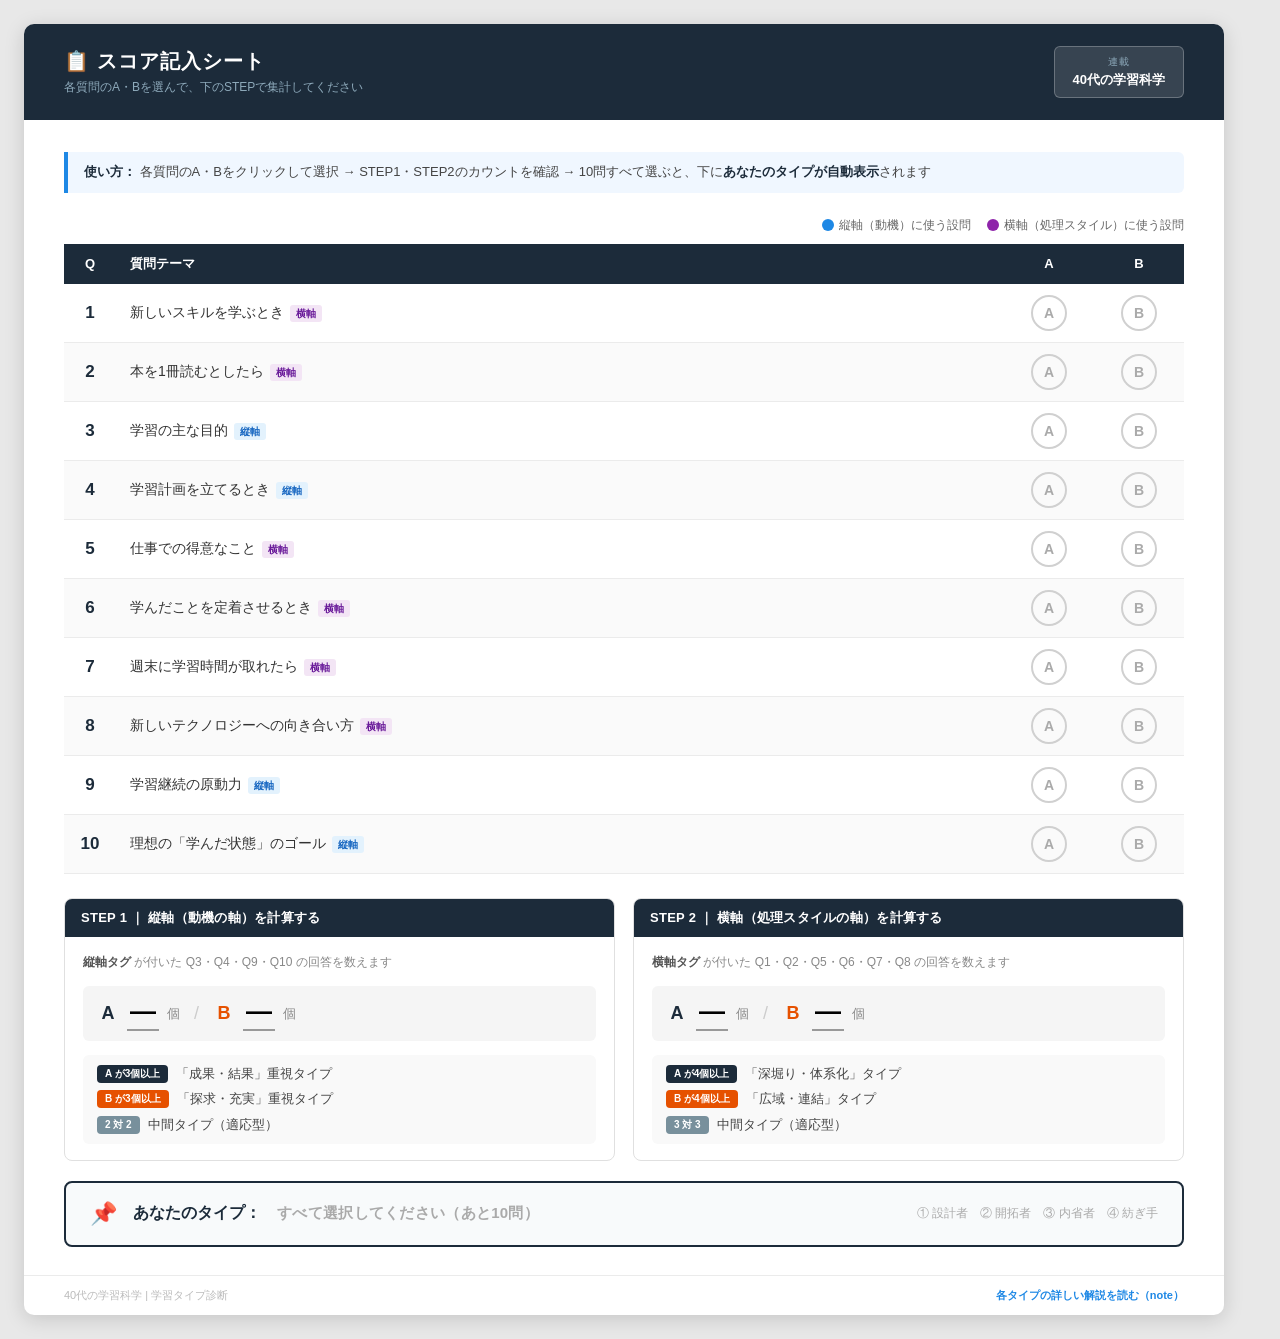
==== learning-science-40s/index.html @ 523ecb5f "40代の学習タイプ診断シートを追加 10問のA/B選択で4タイプ（設計者・開拓者・内省者・紡ぎ手）を 自動判定するインタラクティブ版。スマホ対応済み。  Co-Authored-By: Claude " ====
<!DOCTYPE html>
<html lang="ja">
<head>
<meta charset="UTF-8">
<meta name="viewport" content="width=device-width, initial-scale=1">
<title>40代の学習タイプ診断 スコアシート｜40代の学習科学</title>
<meta name="description" content="10の質問に答えるだけで、あなたの学習タイプ（設計者・開拓者・内省者・紡ぎ手）が自動判定されます。連載「40代の学習科学」の診断シートです。">
<style>
  * { box-sizing: border-box; margin: 0; padding: 0; }

  body {
    background: #e8e8e8;
    font-family: 'Hiragino Kaku Gothic ProN', 'Hiragino Sans', 'Noto Sans JP', 'Meiryo', sans-serif;
    padding: 24px;
  }

  /* ── シート本体 ── */
  .sheet {
    width: 1200px;
    background: #ffffff;
    border-radius: 10px;
    box-shadow: 0 4px 20px rgba(0,0,0,0.15);
    overflow: hidden;
  }

  /* ── ヘッダー ── */
  .sheet-header {
    background: #1C2B3A;
    padding: 22px 40px;
    display: flex;
    align-items: center;
    justify-content: space-between;
  }
  .header-left h1 {
    font-size: 20px;
    font-weight: bold;
    color: #ffffff;
    letter-spacing: 0.05em;
  }
  .header-left p {
    font-size: 12px;
    color: #8EAABB;
    margin-top: 4px;
  }
  .header-badge {
    background: rgba(255,255,255,0.12);
    border: 1px solid rgba(255,255,255,0.25);
    border-radius: 6px;
    padding: 8px 18px;
    text-align: center;
  }
  .header-badge .badge-label {
    font-size: 10px;
    color: #8EAABB;
    letter-spacing: 0.08em;
  }
  .header-badge .badge-series {
    font-size: 13px;
    font-weight: bold;
    color: #ffffff;
    margin-top: 2px;
  }

  /* ── 本文エリア ── */
  .sheet-body {
    padding: 32px 40px 28px;
  }

  /* ── ヒント ── */
  .hint-bar {
    background: #F0F7FF;
    border-left: 4px solid #1E88E5;
    border-radius: 0 6px 6px 0;
    padding: 10px 16px;
    font-size: 13px;
    color: #444;
    margin-bottom: 24px;
    line-height: 1.6;
  }
  .hint-bar strong { color: #1C2B3A; }

  /* ── 設問テーブル ── */
  .qa-table {
    width: 100%;
    border-collapse: collapse;
    margin-bottom: 24px;
    font-size: 15px;
  }
  .qa-table thead tr {
    background: #1C2B3A;
  }
  .qa-table thead th {
    color: white;
    padding: 11px 14px;
    font-size: 13px;
    font-weight: bold;
    text-align: center;
  }
  .qa-table thead th.th-q  { width: 52px; }
  .qa-table thead th.th-theme { text-align: left; }
  .qa-table thead th.th-ab { width: 90px; }

  .qa-table tbody tr { border-bottom: 1px solid #EBEBEB; }
  .qa-table tbody tr:nth-child(even) td { background: #FAFAFA; }
  .qa-table tbody tr:hover td { background: #F0F7FF; transition: background 0.15s; }

  .qa-table td {
    padding: 11px 14px;
    color: #333;
    vertical-align: middle;
  }
  .qa-table td.td-q {
    text-align: center;
    font-size: 17px;
    font-weight: bold;
    color: #1C2B3A;
  }
  .qa-table td.td-theme {
    font-size: 14px;
    line-height: 1.5;
  }
  .star-q { color: #E65100; font-size: 11px; margin-left: 4px; vertical-align: middle; }
  .axis-tag {
    display: inline-block;
    font-size: 10px;
    padding: 1px 6px;
    border-radius: 3px;
    margin-left: 6px;
    vertical-align: middle;
    font-weight: bold;
  }
  .axis-tag.v { background: #E3F2FD; color: #1565C0; }  /* 縦軸 */
  .axis-tag.h { background: #F3E5F5; color: #6A1B9A; }  /* 横軸 */

  .qa-table td.td-ab { text-align: center; }

  /* ── 選択ボタン ── */
  .choice-btn {
    display: inline-flex;
    align-items: center;
    justify-content: center;
    width: 36px;
    height: 36px;
    border-radius: 50%;
    border: 2px solid #D0D0D0;
    font-size: 14px;
    font-weight: bold;
    color: #AAAAAA;
    cursor: pointer;
    transition: all 0.18s;
    user-select: none;
  }
  .choice-btn:hover { border-color: #1C2B3A; color: #1C2B3A; }
  .choice-btn.sel-a {
    background: #1C2B3A;
    border-color: #1C2B3A;
    color: #ffffff;
  }
  .choice-btn.sel-b {
    background: #E65100;
    border-color: #E65100;
    color: #ffffff;
  }

  /* ── STEP section ── */
  .steps-row {
    display: grid;
    grid-template-columns: 1fr 1fr;
    gap: 18px;
    margin-bottom: 20px;
  }
  .step-card {
    border: 1.5px solid #E0E0E0;
    border-radius: 8px;
    overflow: hidden;
  }
  .step-head {
    background: #1C2B3A;
    color: white;
    padding: 10px 16px;
    font-size: 13px;
    font-weight: bold;
    letter-spacing: 0.02em;
  }
  .step-body { padding: 16px 18px; }
  .step-qs-note {
    font-size: 12px;
    color: #888;
    margin-bottom: 14px;
    line-height: 1.6;
  }
  .step-qs-note span {
    font-weight: bold;
    color: #555;
  }

  .count-area {
    display: flex;
    align-items: center;
    gap: 8px;
    margin-bottom: 14px;
    padding: 10px 14px;
    background: #F5F5F5;
    border-radius: 6px;
  }
  .count-letter {
    font-size: 18px;
    font-weight: bold;
    width: 22px;
    text-align: center;
  }
  .count-letter.la { color: #1C2B3A; }
  .count-letter.lb { color: #E65100; }
  .count-num {
    font-size: 26px;
    font-weight: bold;
    min-width: 32px;
    text-align: center;
    border-bottom: 2px solid #999;
    line-height: 1.2;
    padding-bottom: 2px;
  }
  .count-unit { font-size: 13px; color: #888; }
  .count-sep { font-size: 18px; color: #CCC; margin: 0 6px; }

  .rules {
    background: #F9F9F9;
    border-radius: 6px;
    padding: 10px 14px;
    display: flex;
    flex-direction: column;
    gap: 7px;
  }
  .rule-row {
    display: flex;
    align-items: center;
    gap: 8px;
    font-size: 13px;
    color: #444;
    line-height: 1.4;
  }
  .rule-badge {
    background: #1C2B3A;
    color: white;
    font-size: 10px;
    font-weight: bold;
    padding: 2px 8px;
    border-radius: 4px;
    white-space: nowrap;
    flex-shrink: 0;
  }
  .rule-badge.orange { background: #E65100; }
  .rule-badge.gray   { background: #78909C; }

  /* ── 最終結果 ── */
  .result-box {
    border: 2px solid #1C2B3A;
    border-radius: 8px;
    padding: 18px 24px;
    display: flex;
    align-items: center;
    gap: 16px;
    background: #F8FAFB;
  }
  .result-icon { font-size: 22px; }
  .result-label {
    font-size: 16px;
    font-weight: bold;
    color: #1C2B3A;
    white-space: nowrap;
  }
  .result-value {
    flex: 1;
    font-size: 24px;
    font-weight: bold;
    color: #1C2B3A;
    letter-spacing: 0.02em;
  }
  .result-value .result-en {
    font-size: 13px;
    font-weight: normal;
    color: #888;
    margin-left: 8px;
  }
  .result-value.pending {
    font-size: 15px;
    font-weight: bold;
    color: #AAAAAA;
  }
  .result-options {
    font-size: 12px;
    color: #AAA;
    white-space: nowrap;
  }

  /* ── フッター ── */
  .sheet-footer {
    border-top: 1px solid #EBEBEB;
    padding: 12px 40px;
    display: flex;
    justify-content: space-between;
    align-items: center;
    font-size: 11px;
    color: #BBBBBB;
  }

  /* ── 凡例 ── */
  .legend {
    display: flex;
    gap: 16px;
    margin-bottom: 10px;
    font-size: 12px;
    color: #666;
    justify-content: flex-end;
  }
  .legend-item { display: flex; align-items: center; gap: 5px; }
  .legend-dot {
    width: 12px; height: 12px; border-radius: 50%;
  }
  .legend-dot.v-dot { background: #1E88E5; }
  .legend-dot.h-dot { background: #8E24AA; }

  /* ── フッターリンク ── */
  .footer-link {
    color: #1E88E5;
    text-decoration: none;
    font-weight: bold;
  }
  .footer-link:hover { text-decoration: underline; }

  /* ── スマホ・タブレット対応 ── */
  @media (max-width: 1260px) {
    .sheet { width: 100%; max-width: 1200px; }
  }
  @media (max-width: 800px) {
    body { padding: 12px; }
    .sheet-header { padding: 16px 18px; flex-wrap: wrap; gap: 10px; }
    .header-left h1 { font-size: 17px; }
    .sheet-body { padding: 18px 16px 20px; }
    .hint-bar { font-size: 12px; padding: 9px 12px; margin-bottom: 16px; }
    .legend { justify-content: flex-start; flex-wrap: wrap; gap: 10px; font-size: 11px; }

    /* 設問テーブル：余白と文字を詰める */
    .qa-table { font-size: 13px; margin-bottom: 18px; }
    .qa-table thead th { padding: 8px 6px; font-size: 11px; }
    .qa-table thead th.th-q { width: 32px; }
    .qa-table thead th.th-ab { width: 56px; }
    .qa-table td { padding: 9px 6px; }
    .qa-table td.td-q { font-size: 14px; }
    .qa-table td.td-theme { font-size: 12.5px; }
    .axis-tag { font-size: 9px; padding: 1px 4px; margin-left: 4px; }
    .choice-btn { width: 34px; height: 34px; font-size: 13px; }

    /* STEPカード：縦積み */
    .steps-row { grid-template-columns: 1fr; gap: 12px; }
    .step-head { font-size: 12px; padding: 9px 12px; }
    .step-body { padding: 13px 14px; }
    .count-num { font-size: 22px; }

    /* 結果ボックス：縦積み */
    .result-box { flex-direction: column; align-items: flex-start; gap: 8px; padding: 16px 16px; }
    .result-value { font-size: 21px; }
    .result-value.pending { font-size: 14px; }
    .result-options { font-size: 11px; white-space: normal; }
    .sheet-footer { padding: 10px 16px; flex-direction: column; gap: 4px; align-items: flex-start; font-size: 10px; }
  }
</style>
</head>
<body>
<div class="sheet">

  <!-- ヘッダー -->
  <div class="sheet-header">
    <div class="header-left">
      <h1>📋 スコア記入シート</h1>
      <p>各質問のA・Bを選んで、下のSTEPで集計してください</p>
    </div>
    <div class="header-badge">
      <div class="badge-label">連載</div>
      <div class="badge-series">40代の学習科学</div>
    </div>
  </div>

  <!-- 本文 -->
  <div class="sheet-body">

    <!-- ヒント -->
    <div class="hint-bar">
      <strong>使い方：</strong>
      各質問のA・Bをクリックして選択 → STEP1・STEP2のカウントを確認 → 10問すべて選ぶと、下に<strong>あなたのタイプが自動表示</strong>されます
    </div>

    <!-- 凡例 -->
    <div class="legend">
      <div class="legend-item"><div class="legend-dot v-dot"></div><span>縦軸（動機）に使う設問</span></div>
      <div class="legend-item"><div class="legend-dot h-dot"></div><span>横軸（処理スタイル）に使う設問</span></div>
    </div>

    <!-- 設問テーブル -->
    <table class="qa-table">
      <thead>
        <tr>
          <th class="th-q">Q</th>
          <th class="th-theme">質問テーマ</th>
          <th class="th-ab">A</th>
          <th class="th-ab">B</th>
        </tr>
      </thead>
      <tbody>
        <tr>
          <td class="td-q">1</td>
          <td class="td-theme">新しいスキルを学ぶとき<span class="axis-tag h">横軸</span></td>
          <td class="td-ab"><span class="choice-btn" id="q1a" onclick="pick(1,'a')">A</span></td>
          <td class="td-ab"><span class="choice-btn" id="q1b" onclick="pick(1,'b')">B</span></td>
        </tr>
        <tr>
          <td class="td-q">2</td>
          <td class="td-theme">本を1冊読むとしたら<span class="axis-tag h">横軸</span></td>
          <td class="td-ab"><span class="choice-btn" id="q2a" onclick="pick(2,'a')">A</span></td>
          <td class="td-ab"><span class="choice-btn" id="q2b" onclick="pick(2,'b')">B</span></td>
        </tr>
        <tr>
          <td class="td-q">3</td>
          <td class="td-theme">学習の主な目的<span class="axis-tag v">縦軸</span></td>
          <td class="td-ab"><span class="choice-btn" id="q3a" onclick="pick(3,'a')">A</span></td>
          <td class="td-ab"><span class="choice-btn" id="q3b" onclick="pick(3,'b')">B</span></td>
        </tr>
        <tr>
          <td class="td-q">4</td>
          <td class="td-theme">学習計画を立てるとき<span class="axis-tag v">縦軸</span></td>
          <td class="td-ab"><span class="choice-btn" id="q4a" onclick="pick(4,'a')">A</span></td>
          <td class="td-ab"><span class="choice-btn" id="q4b" onclick="pick(4,'b')">B</span></td>
        </tr>
        <tr>
          <td class="td-q">5</td>
          <td class="td-theme">仕事での得意なこと<span class="axis-tag h">横軸</span></td>
          <td class="td-ab"><span class="choice-btn" id="q5a" onclick="pick(5,'a')">A</span></td>
          <td class="td-ab"><span class="choice-btn" id="q5b" onclick="pick(5,'b')">B</span></td>
        </tr>
        <tr>
          <td class="td-q">6</td>
          <td class="td-theme">学んだことを定着させるとき<span class="axis-tag h">横軸</span></td>
          <td class="td-ab"><span class="choice-btn" id="q6a" onclick="pick(6,'a')">A</span></td>
          <td class="td-ab"><span class="choice-btn" id="q6b" onclick="pick(6,'b')">B</span></td>
        </tr>
        <tr>
          <td class="td-q">7</td>
          <td class="td-theme">週末に学習時間が取れたら<span class="axis-tag h">横軸</span></td>
          <td class="td-ab"><span class="choice-btn" id="q7a" onclick="pick(7,'a')">A</span></td>
          <td class="td-ab"><span class="choice-btn" id="q7b" onclick="pick(7,'b')">B</span></td>
        </tr>
        <tr>
          <td class="td-q">8</td>
          <td class="td-theme">新しいテクノロジーへの向き合い方<span class="axis-tag h">横軸</span></td>
          <td class="td-ab"><span class="choice-btn" id="q8a" onclick="pick(8,'a')">A</span></td>
          <td class="td-ab"><span class="choice-btn" id="q8b" onclick="pick(8,'b')">B</span></td>
        </tr>
        <tr>
          <td class="td-q">9</td>
          <td class="td-theme">学習継続の原動力<span class="axis-tag v">縦軸</span></td>
          <td class="td-ab"><span class="choice-btn" id="q9a" onclick="pick(9,'a')">A</span></td>
          <td class="td-ab"><span class="choice-btn" id="q9b" onclick="pick(9,'b')">B</span></td>
        </tr>
        <tr>
          <td class="td-q">10</td>
          <td class="td-theme">理想の「学んだ状態」のゴール<span class="axis-tag v">縦軸</span></td>
          <td class="td-ab"><span class="choice-btn" id="q10a" onclick="pick(10,'a')">A</span></td>
          <td class="td-ab"><span class="choice-btn" id="q10b" onclick="pick(10,'b')">B</span></td>
        </tr>
      </tbody>
    </table>

    <!-- STEP cards -->
    <div class="steps-row">

      <!-- STEP 1 縦軸 -->
      <div class="step-card">
        <div class="step-head">STEP 1 ｜ 縦軸（動機の軸）を計算する</div>
        <div class="step-body">
          <div class="step-qs-note">
            <span>縦軸タグ</span> が付いた Q3・Q4・Q9・Q10 の回答を数えます
          </div>
          <div class="count-area">
            <span class="count-letter la">A</span>
            <span class="count-num" id="v-a">—</span>
            <span class="count-unit">個</span>
            <span class="count-sep">/</span>
            <span class="count-letter lb">B</span>
            <span class="count-num" id="v-b">—</span>
            <span class="count-unit">個</span>
          </div>
          <div class="rules">
            <div class="rule-row">
              <span class="rule-badge">A が3個以上</span>
              「成果・結果」重視タイプ
            </div>
            <div class="rule-row">
              <span class="rule-badge orange">B が3個以上</span>
              「探求・充実」重視タイプ
            </div>
            <div class="rule-row">
              <span class="rule-badge gray">2 対 2</span>
              中間タイプ（適応型）
            </div>
          </div>
        </div>
      </div>

      <!-- STEP 2 横軸 -->
      <div class="step-card">
        <div class="step-head">STEP 2 ｜ 横軸（処理スタイルの軸）を計算する</div>
        <div class="step-body">
          <div class="step-qs-note">
            <span>横軸タグ</span> が付いた Q1・Q2・Q5・Q6・Q7・Q8 の回答を数えます
          </div>
          <div class="count-area">
            <span class="count-letter la">A</span>
            <span class="count-num" id="h-a">—</span>
            <span class="count-unit">個</span>
            <span class="count-sep">/</span>
            <span class="count-letter lb">B</span>
            <span class="count-num" id="h-b">—</span>
            <span class="count-unit">個</span>
          </div>
          <div class="rules">
            <div class="rule-row">
              <span class="rule-badge">A が4個以上</span>
              「深堀り・体系化」タイプ
            </div>
            <div class="rule-row">
              <span class="rule-badge orange">B が4個以上</span>
              「広域・連結」タイプ
            </div>
            <div class="rule-row">
              <span class="rule-badge gray">3 対 3</span>
              中間タイプ（適応型）
            </div>
          </div>
        </div>
      </div>

    </div>

    <!-- 最終結果 -->
    <div class="result-box">
      <span class="result-icon">📌</span>
      <span class="result-label">あなたのタイプ：</span>
      <div class="result-value pending" id="result-text">すべて選択してください（あと10問）</div>
      <span class="result-options">① 設計者　② 開拓者　③ 内省者　④ 紡ぎ手</span>
    </div>

  </div><!-- /sheet-body -->

  <!-- フッター -->
  <div class="sheet-footer">
    <span>40代の学習科学 | 学習タイプ診断</span>
    <span>
      <a href="https://note.com/shoeido/n/ne88d57b4f66b" target="_blank" rel="noopener" class="footer-link">各タイプの詳しい解説を読む（note）</a>
    </span>
  </div>

</div><!-- /sheet -->

<script>
  const answers = {};

  // 縦軸対象: Q3,4,9,10 / 横軸対象: Q1,2,5,6,7,8
  const vAxis = [3,4,9,10];
  const hAxis = [1,2,5,6,7,8];

  function pick(q, choice) {
    const already = answers[q] === choice;

    // 両ボタンをリセット
    document.getElementById(`q${q}a`).className = 'choice-btn';
    document.getElementById(`q${q}b`).className = 'choice-btn';

    if (!already) {
      answers[q] = choice;
      document.getElementById(`q${q}${choice}`).classList.add(
        choice === 'a' ? 'sel-a' : 'sel-b'
      );
    } else {
      delete answers[q];
    }

    updateCounts();
  }

  function updateCounts() {
    let va=0, vb=0, ha=0, hb=0;
    for (const [q, ch] of Object.entries(answers)) {
      const n = parseInt(q);
      if (vAxis.includes(n)) { ch==='a' ? va++ : vb++; }
      if (hAxis.includes(n)) { ch==='a' ? ha++ : hb++; }
    }

    const anyV = vAxis.some(q => answers[q]);
    const anyH = hAxis.some(q => answers[q]);

    document.getElementById('v-a').textContent = anyV ? va : '—';
    document.getElementById('v-b').textContent = anyV ? vb : '—';
    document.getElementById('h-a').textContent = anyH ? ha : '—';
    document.getElementById('h-b').textContent = anyH ? hb : '—';

    updateResult(va, vb, ha, hb);
  }

  function updateResult(va, vb, ha, hb) {
    const el = document.getElementById('result-text');
    const total = Object.keys(answers).length;

    // 10問すべて回答するまでは案内を表示
    if (total < 10) {
      el.className = 'result-value pending';
      el.textContent = `すべて選択してください（あと${10 - total}問）`;
      return;
    }

    // 縦軸：Aが3個以上=成果・結果 / Bが3個以上=探求・充実 / 2対2=中間
    const v = va >= 3 ? 'seika' : (vb >= 3 ? 'tankyu' : 'mid');
    // 横軸：Aが4個以上=深堀り・体系化 / Bが4個以上=広域・連結 / 3対3=中間
    const h = ha >= 4 ? 'fukabori' : (hb >= 4 ? 'kouiki' : 'mid');

    let name = '', en = '';
    if (v === 'mid' || h === 'mid') {
      name = '適応型（状況によってタイプが切り替わる）';
    } else if (v === 'seika' && h === 'fukabori') {
      name = '① 設計者タイプ'; en = 'Architect';
    } else if (v === 'seika' && h === 'kouiki') {
      name = '② 開拓者タイプ'; en = 'Explorer';
    } else if (v === 'tankyu' && h === 'fukabori') {
      name = '③ 内省者タイプ'; en = 'Reflector';
    } else {
      name = '④ 紡ぎ手タイプ'; en = 'Connector';
    }

    el.className = 'result-value';
    el.innerHTML = en ? `${name}<span class="result-en">${en}</span>` : name;
  }
</script>
</body>
</html>
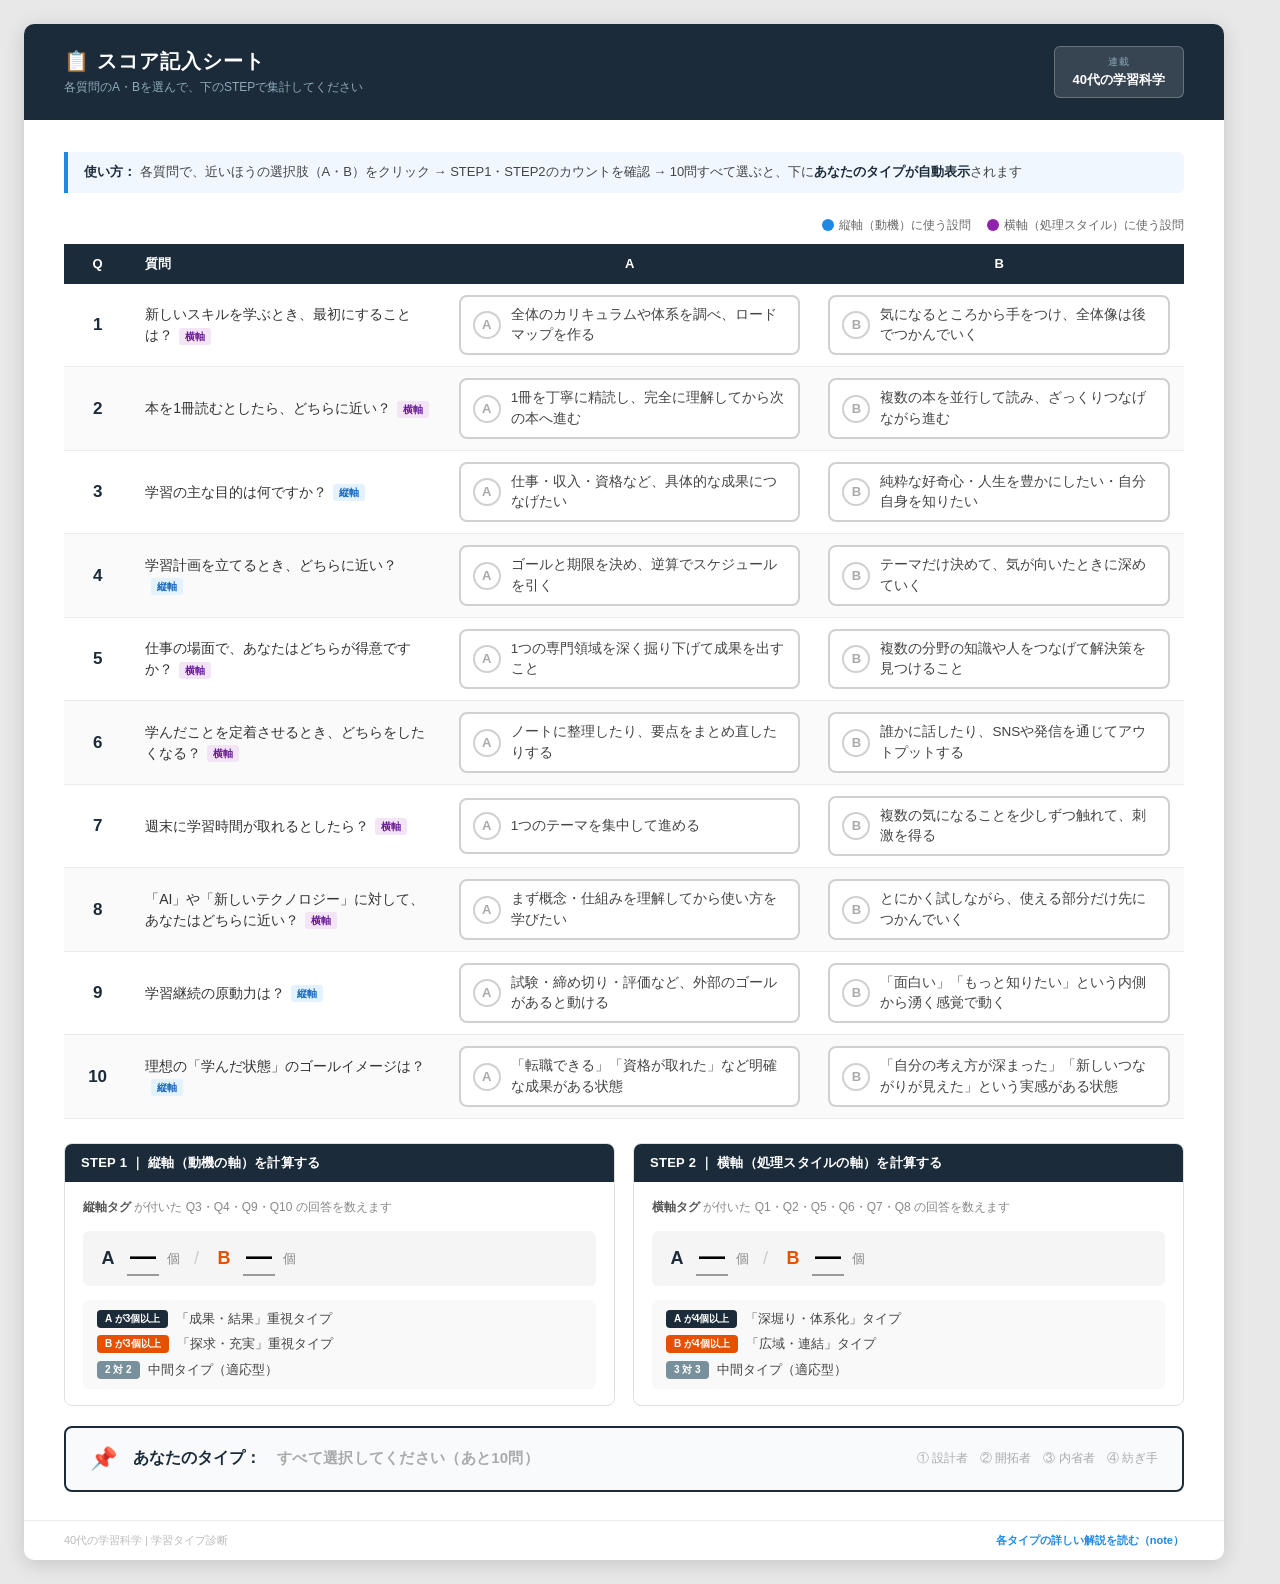
==== commit fb66a208: "40代の学習科学: 診断シートの各A/Bに選択肢の文章を表示し、何を選ぶのか分かるようにした Co-Authored-By: Claude Opus 5.5 <noreply@anthropic.co" ====
--- a/learning-science-40s/index.html
+++ b/learning-science-40s/index.html
@@ -60,6 +60,8 @@
     color: #ffffff;
     margin-top: 2px;
   }
+  a.header-badge { text-decoration: none; display: block; transition: background 0.18s, border-color 0.18s; }
+  a.header-badge:hover { background: rgba(255,255,255,0.22); border-color: rgba(255,255,255,0.45); }
 
   /* ── 本文エリア ── */
   .sheet-body {
@@ -98,7 +100,8 @@
   }
   .qa-table thead th.th-q  { width: 52px; }
   .qa-table thead th.th-theme { text-align: left; }
-  .qa-table thead th.th-ab { width: 90px; }
+  .qa-table thead th.th-theme { width: 28%; }
+  .qa-table thead th.th-ab { width: 33%; }
 
   .qa-table tbody tr { border-bottom: 1px solid #EBEBEB; }
   .qa-table tbody tr:nth-child(even) td { background: #FAFAFA; }
@@ -134,33 +137,44 @@
 
   .qa-table td.td-ab { text-align: center; }
 
-  /* ── 選択ボタン ── */
+  /* ── 選択ボタン（選択肢の文章つき） ── */
   .choice-btn {
+    display: flex;
+    align-items: center;
+    gap: 10px;
+    width: 100%;
+    min-height: 56px;
+    padding: 8px 12px;
+    border-radius: 8px;
+    border: 2px solid #D0D0D0;
+    background: #FFFFFF;
+    font-family: inherit;
+    font-size: 13.5px;
+    line-height: 1.5;
+    color: #444;
+    text-align: left;
+    cursor: pointer;
+    transition: all 0.18s;
+    user-select: none;
+  }
+  .choice-btn .ab {
+    flex-shrink: 0;
     display: inline-flex;
     align-items: center;
     justify-content: center;
-    width: 36px;
-    height: 36px;
+    width: 28px;
+    height: 28px;
     border-radius: 50%;
     border: 2px solid #D0D0D0;
-    font-size: 14px;
+    font-size: 13px;
     font-weight: bold;
     color: #AAAAAA;
-    cursor: pointer;
-    transition: all 0.18s;
-    user-select: none;
-  }
-  .choice-btn:hover { border-color: #1C2B3A; color: #1C2B3A; }
-  .choice-btn.sel-a {
-    background: #1C2B3A;
-    border-color: #1C2B3A;
-    color: #ffffff;
-  }
-  .choice-btn.sel-b {
-    background: #E65100;
-    border-color: #E65100;
-    color: #ffffff;
-  }
+  }
+  .choice-btn:hover { border-color: #1C2B3A; }
+  .choice-btn:hover .ab { border-color: #1C2B3A; color: #1C2B3A; }
+  .choice-btn.sel-a { background: #1C2B3A; border-color: #1C2B3A; color: #FFFFFF; }
+  .choice-btn.sel-b { background: #E65100; border-color: #E65100; color: #FFFFFF; }
+  .choice-btn.sel-a .ab, .choice-btn.sel-b .ab { border-color: #FFFFFF; color: #FFFFFF; }
 
   /* ── STEP section ── */
   .steps-row {
@@ -349,7 +363,11 @@
     .qa-table td.td-q { font-size: 14px; }
     .qa-table td.td-theme { font-size: 12.5px; }
     .axis-tag { font-size: 9px; padding: 1px 4px; margin-left: 4px; }
-    .choice-btn { width: 34px; height: 34px; font-size: 13px; }
+    .qa-table thead { display: none; }
+    .qa-table tbody tr { display: grid; grid-template-columns: 30px 1fr; gap: 6px 4px; padding: 10px 0; }
+    .qa-table td { padding: 0 4px; background: transparent !important; }
+    .qa-table td.td-ab { grid-column: 1 / -1; }
+    .choice-btn { font-size: 13px; min-height: 48px; padding: 7px 10px; }
 
     /* STEPカード：縦積み */
     .steps-row { grid-template-columns: 1fr; gap: 12px; }
@@ -375,10 +393,10 @@
       <h1>📋 スコア記入シート</h1>
       <p>各質問のA・Bを選んで、下のSTEPで集計してください</p>
     </div>
-    <div class="header-badge">
+    <a class="header-badge" href="https://note.com/shoeido" target="_blank" rel="noopener">
       <div class="badge-label">連載</div>
       <div class="badge-series">40代の学習科学</div>
-    </div>
+    </a>
   </div>
 
   <!-- 本文 -->
@@ -387,7 +405,7 @@
     <!-- ヒント -->
     <div class="hint-bar">
       <strong>使い方：</strong>
-      各質問のA・Bをクリックして選択 → STEP1・STEP2のカウントを確認 → 10問すべて選ぶと、下に<strong>あなたのタイプが自動表示</strong>されます
+      各質問で、近いほうの選択肢（A・B）をクリック → STEP1・STEP2のカウントを確認 → 10問すべて選ぶと、下に<strong>あなたのタイプが自動表示</strong>されます
     </div>
 
     <!-- 凡例 -->
@@ -401,7 +419,7 @@
       <thead>
         <tr>
           <th class="th-q">Q</th>
-          <th class="th-theme">質問テーマ</th>
+          <th class="th-theme">質問</th>
           <th class="th-ab">A</th>
           <th class="th-ab">B</th>
         </tr>
@@ -409,63 +427,63 @@
       <tbody>
         <tr>
           <td class="td-q">1</td>
-          <td class="td-theme">新しいスキルを学ぶとき<span class="axis-tag h">横軸</span></td>
-          <td class="td-ab"><span class="choice-btn" id="q1a" onclick="pick(1,'a')">A</span></td>
-          <td class="td-ab"><span class="choice-btn" id="q1b" onclick="pick(1,'b')">B</span></td>
+          <td class="td-theme">新しいスキルを学ぶとき、最初にすることは？<span class="axis-tag h">横軸</span></td>
+          <td class="td-ab"><button type="button" class="choice-btn" id="q1a" onclick="pick(1,'a')"><span class="ab">A</span><span class="opt">全体のカリキュラムや体系を調べ、ロードマップを作る</span></button></td>
+          <td class="td-ab"><button type="button" class="choice-btn" id="q1b" onclick="pick(1,'b')"><span class="ab">B</span><span class="opt">気になるところから手をつけ、全体像は後でつかんでいく</span></button></td>
         </tr>
         <tr>
           <td class="td-q">2</td>
-          <td class="td-theme">本を1冊読むとしたら<span class="axis-tag h">横軸</span></td>
-          <td class="td-ab"><span class="choice-btn" id="q2a" onclick="pick(2,'a')">A</span></td>
-          <td class="td-ab"><span class="choice-btn" id="q2b" onclick="pick(2,'b')">B</span></td>
+          <td class="td-theme">本を1冊読むとしたら、どちらに近い？<span class="axis-tag h">横軸</span></td>
+          <td class="td-ab"><button type="button" class="choice-btn" id="q2a" onclick="pick(2,'a')"><span class="ab">A</span><span class="opt">1冊を丁寧に精読し、完全に理解してから次の本へ進む</span></button></td>
+          <td class="td-ab"><button type="button" class="choice-btn" id="q2b" onclick="pick(2,'b')"><span class="ab">B</span><span class="opt">複数の本を並行して読み、ざっくりつなげながら進む</span></button></td>
         </tr>
         <tr>
           <td class="td-q">3</td>
-          <td class="td-theme">学習の主な目的<span class="axis-tag v">縦軸</span></td>
-          <td class="td-ab"><span class="choice-btn" id="q3a" onclick="pick(3,'a')">A</span></td>
-          <td class="td-ab"><span class="choice-btn" id="q3b" onclick="pick(3,'b')">B</span></td>
+          <td class="td-theme">学習の主な目的は何ですか？<span class="axis-tag v">縦軸</span></td>
+          <td class="td-ab"><button type="button" class="choice-btn" id="q3a" onclick="pick(3,'a')"><span class="ab">A</span><span class="opt">仕事・収入・資格など、具体的な成果につなげたい</span></button></td>
+          <td class="td-ab"><button type="button" class="choice-btn" id="q3b" onclick="pick(3,'b')"><span class="ab">B</span><span class="opt">純粋な好奇心・人生を豊かにしたい・自分自身を知りたい</span></button></td>
         </tr>
         <tr>
           <td class="td-q">4</td>
-          <td class="td-theme">学習計画を立てるとき<span class="axis-tag v">縦軸</span></td>
-          <td class="td-ab"><span class="choice-btn" id="q4a" onclick="pick(4,'a')">A</span></td>
-          <td class="td-ab"><span class="choice-btn" id="q4b" onclick="pick(4,'b')">B</span></td>
+          <td class="td-theme">学習計画を立てるとき、どちらに近い？<span class="axis-tag v">縦軸</span></td>
+          <td class="td-ab"><button type="button" class="choice-btn" id="q4a" onclick="pick(4,'a')"><span class="ab">A</span><span class="opt">ゴールと期限を決め、逆算でスケジュールを引く</span></button></td>
+          <td class="td-ab"><button type="button" class="choice-btn" id="q4b" onclick="pick(4,'b')"><span class="ab">B</span><span class="opt">テーマだけ決めて、気が向いたときに深めていく</span></button></td>
         </tr>
         <tr>
           <td class="td-q">5</td>
-          <td class="td-theme">仕事での得意なこと<span class="axis-tag h">横軸</span></td>
-          <td class="td-ab"><span class="choice-btn" id="q5a" onclick="pick(5,'a')">A</span></td>
-          <td class="td-ab"><span class="choice-btn" id="q5b" onclick="pick(5,'b')">B</span></td>
+          <td class="td-theme">仕事の場面で、あなたはどちらが得意ですか？<span class="axis-tag h">横軸</span></td>
+          <td class="td-ab"><button type="button" class="choice-btn" id="q5a" onclick="pick(5,'a')"><span class="ab">A</span><span class="opt">1つの専門領域を深く掘り下げて成果を出すこと</span></button></td>
+          <td class="td-ab"><button type="button" class="choice-btn" id="q5b" onclick="pick(5,'b')"><span class="ab">B</span><span class="opt">複数の分野の知識や人をつなげて解決策を見つけること</span></button></td>
         </tr>
         <tr>
           <td class="td-q">6</td>
-          <td class="td-theme">学んだことを定着させるとき<span class="axis-tag h">横軸</span></td>
-          <td class="td-ab"><span class="choice-btn" id="q6a" onclick="pick(6,'a')">A</span></td>
-          <td class="td-ab"><span class="choice-btn" id="q6b" onclick="pick(6,'b')">B</span></td>
+          <td class="td-theme">学んだことを定着させるとき、どちらをしたくなる？<span class="axis-tag h">横軸</span></td>
+          <td class="td-ab"><button type="button" class="choice-btn" id="q6a" onclick="pick(6,'a')"><span class="ab">A</span><span class="opt">ノートに整理したり、要点をまとめ直したりする</span></button></td>
+          <td class="td-ab"><button type="button" class="choice-btn" id="q6b" onclick="pick(6,'b')"><span class="ab">B</span><span class="opt">誰かに話したり、SNSや発信を通じてアウトプットする</span></button></td>
         </tr>
         <tr>
           <td class="td-q">7</td>
-          <td class="td-theme">週末に学習時間が取れたら<span class="axis-tag h">横軸</span></td>
-          <td class="td-ab"><span class="choice-btn" id="q7a" onclick="pick(7,'a')">A</span></td>
-          <td class="td-ab"><span class="choice-btn" id="q7b" onclick="pick(7,'b')">B</span></td>
+          <td class="td-theme">週末に学習時間が取れるとしたら？<span class="axis-tag h">横軸</span></td>
+          <td class="td-ab"><button type="button" class="choice-btn" id="q7a" onclick="pick(7,'a')"><span class="ab">A</span><span class="opt">1つのテーマを集中して進める</span></button></td>
+          <td class="td-ab"><button type="button" class="choice-btn" id="q7b" onclick="pick(7,'b')"><span class="ab">B</span><span class="opt">複数の気になることを少しずつ触れて、刺激を得る</span></button></td>
         </tr>
         <tr>
           <td class="td-q">8</td>
-          <td class="td-theme">新しいテクノロジーへの向き合い方<span class="axis-tag h">横軸</span></td>
-          <td class="td-ab"><span class="choice-btn" id="q8a" onclick="pick(8,'a')">A</span></td>
-          <td class="td-ab"><span class="choice-btn" id="q8b" onclick="pick(8,'b')">B</span></td>
+          <td class="td-theme">「AI」や「新しいテクノロジー」に対して、あなたはどちらに近い？<span class="axis-tag h">横軸</span></td>
+          <td class="td-ab"><button type="button" class="choice-btn" id="q8a" onclick="pick(8,'a')"><span class="ab">A</span><span class="opt">まず概念・仕組みを理解してから使い方を学びたい</span></button></td>
+          <td class="td-ab"><button type="button" class="choice-btn" id="q8b" onclick="pick(8,'b')"><span class="ab">B</span><span class="opt">とにかく試しながら、使える部分だけ先につかんでいく</span></button></td>
         </tr>
         <tr>
           <td class="td-q">9</td>
-          <td class="td-theme">学習継続の原動力<span class="axis-tag v">縦軸</span></td>
-          <td class="td-ab"><span class="choice-btn" id="q9a" onclick="pick(9,'a')">A</span></td>
-          <td class="td-ab"><span class="choice-btn" id="q9b" onclick="pick(9,'b')">B</span></td>
+          <td class="td-theme">学習継続の原動力は？<span class="axis-tag v">縦軸</span></td>
+          <td class="td-ab"><button type="button" class="choice-btn" id="q9a" onclick="pick(9,'a')"><span class="ab">A</span><span class="opt">試験・締め切り・評価など、外部のゴールがあると動ける</span></button></td>
+          <td class="td-ab"><button type="button" class="choice-btn" id="q9b" onclick="pick(9,'b')"><span class="ab">B</span><span class="opt">「面白い」「もっと知りたい」という内側から湧く感覚で動く</span></button></td>
         </tr>
         <tr>
           <td class="td-q">10</td>
-          <td class="td-theme">理想の「学んだ状態」のゴール<span class="axis-tag v">縦軸</span></td>
-          <td class="td-ab"><span class="choice-btn" id="q10a" onclick="pick(10,'a')">A</span></td>
-          <td class="td-ab"><span class="choice-btn" id="q10b" onclick="pick(10,'b')">B</span></td>
+          <td class="td-theme">理想の「学んだ状態」のゴールイメージは？<span class="axis-tag v">縦軸</span></td>
+          <td class="td-ab"><button type="button" class="choice-btn" id="q10a" onclick="pick(10,'a')"><span class="ab">A</span><span class="opt">「転職できる」「資格が取れた」など明確な成果がある状態</span></button></td>
+          <td class="td-ab"><button type="button" class="choice-btn" id="q10b" onclick="pick(10,'b')"><span class="ab">B</span><span class="opt">「自分の考え方が深まった」「新しいつながりが見えた」という実感がある状態</span></button></td>
         </tr>
       </tbody>
     </table>
